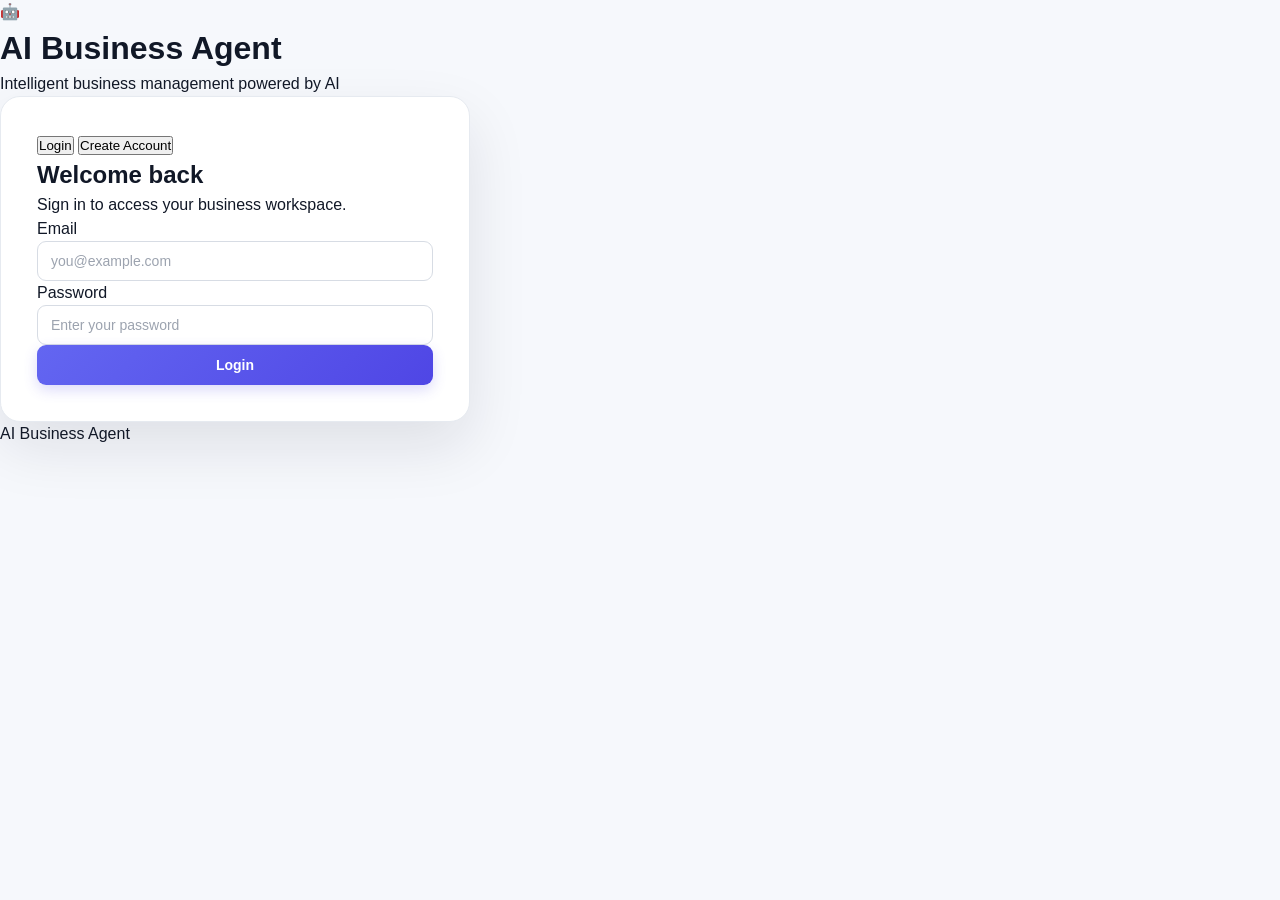
==== html-frontend/index.html @ c277b928 "Improve SaaS dashboard and business chat UI" ====
<!DOCTYPE html>
<html lang="en">
<head>
    <meta charset="UTF-8">
    <meta name="viewport" content="width=device-width, initial-scale=1.0">

    <title>AI Business Agent</title>

    <link rel="stylesheet" href="style.css">
</head>

<body>

    <div class="auth-container">

        <div class="brand">
            <div class="brand-icon">🤖</div>

            <h1>AI Business Agent</h1>

            <p>
                Intelligent business management powered by AI
            </p>
        </div>


        <div class="auth-card">

            <div class="tabs">

                <button
                    class="tab active"
                    onclick="showLogin()"
                    id="loginTab"
                >
                    Login
                </button>

                <button
                    class="tab"
                    onclick="showRegister()"
                    id="registerTab"
                >
                    Create Account
                </button>

            </div>


            <!-- LOGIN -->

            <div
                class="form-section"
                id="loginForm"
            >

                <h2>Welcome back</h2>

                <p class="form-description">
                    Sign in to access your business workspace.
                </p>


                <label for="loginEmail">
                    Email
                </label>

                <input
                    type="email"
                    id="loginEmail"
                    placeholder="you@example.com"
                >


                <label for="loginPassword">
                    Password
                </label>

                <input
                    type="password"
                    id="loginPassword"
                    placeholder="Enter your password"
                >


                <button
                    class="primary-button"
                    onclick="loginUser()"
                >
                    Login
                </button>


                <div
                    id="loginMessage"
                    class="message"
                ></div>

            </div>


            <!-- REGISTER -->

            <div
                class="form-section hidden"
                id="registerForm"
            >

                <h2>Create your business account</h2>

                <p class="form-description">
                    Create a secure workspace for your business.
                </p>


                <label for="registerName">
                    Owner Name
                </label>

                <input
                    type="text"
                    id="registerName"
                    placeholder="Your full name"
                >


                <label for="businessName">
                    Business Name
                </label>

                <input
                    type="text"
                    id="businessName"
                    placeholder="Your business name"
                >


                <label for="registerEmail">
                    Email
                </label>

                <input
                    type="email"
                    id="registerEmail"
                    placeholder="you@example.com"
                >


                <label for="registerPhone">
                    Phone
                </label>

                <input
                    type="text"
                    id="registerPhone"
                    placeholder="Optional"
                >


                <label for="registerPassword">
                    Password
                </label>

                <input
                    type="password"
                    id="registerPassword"
                    placeholder="Create a password"
                >


                <button
                    class="primary-button"
                    onclick="registerUser()"
                >
                    Create Account
                </button>


                <div
                    id="registerMessage"
                    class="message"
                ></div>

            </div>

        </div>


        <div class="footer">
            AI Business Agent
        </div>

    </div>


    <script src="script.js"></script>

</body>
</html>
---- html-frontend/style.css ----
/* =========================================================
   AI BUSINESS AGENT
   PREMIUM SAAS DESIGN SYSTEM
   ========================================================= */

* {
    margin: 0;
    padding: 0;
    box-sizing: border-box;
}

:root {
    /* Brand */
    --primary: #4f46e5;
    --primary-dark: #4338ca;
    --primary-light: #eef2ff;
    --primary-soft: #f5f7ff;

    /* Background */
    --background: #f6f8fc;
    --surface: #ffffff;
    --surface-soft: #f8fafc;

    /* Sidebar */
    --sidebar: #111827;
    --sidebar-hover: #1f2937;
    --sidebar-active: #312e81;

    /* Text */
    --text-primary: #111827;
    --text-secondary: #64748b;
    --text-muted: #94a3b8;

    /* Borders */
    --border: #e6eaf0;
    --border-light: #eef1f5;

    /* Status */
    --success: #16a34a;
    --success-bg: #ecfdf3;

    --warning: #d97706;
    --warning-bg: #fffbeb;

    --danger: #dc2626;
    --danger-bg: #fef2f2;

    --info: #2563eb;
    --info-bg: #eff6ff;

    /* Shadows */
    --shadow-xs:
        0 1px 2px rgba(15, 23, 42, 0.03);

    --shadow-sm:
        0 3px 10px rgba(15, 23, 42, 0.05);

    --shadow-md:
        0 8px 25px rgba(15, 23, 42, 0.07);

    /* Radius */
    --radius-sm: 8px;
    --radius-md: 12px;
    --radius-lg: 16px;
}


/* =========================================================
   BODY
   ========================================================= */

body {
    font-family:
        Inter,
        -apple-system,
        BlinkMacSystemFont,
        "Segoe UI",
        Roboto,
        Arial,
        sans-serif;

    background: var(--background);

    color: var(--text-primary);

    line-height: 1.5;

    -webkit-font-smoothing: antialiased;
}


/* =========================================================
   GLOBAL
   ========================================================= */

button,
input,
textarea,
select {
    font-family: inherit;
}

button {
    cursor: pointer;
}

a {
    text-decoration: none;
    color: var(--primary);
}


/* =========================================================
   AUTH PAGE
   ========================================================= */

.auth-page {
    min-height: 100vh;

    display: flex;
    justify-content: center;
    align-items: center;

    padding: 30px;

    background:
        radial-gradient(
            circle at 10% 10%,
            rgba(79, 70, 229, 0.12),
            transparent 30%
        ),
        radial-gradient(
            circle at 90% 90%,
            rgba(37, 99, 235, 0.10),
            transparent 30%
        ),
        #f8fafc;
}


.auth-container {
    width: 100%;
    max-width: 470px;
}


.auth-card {
    background: white;

    border: 1px solid var(--border);

    border-radius: 20px;

    padding: 36px;

    box-shadow:
        0 25px 60px rgba(15, 23, 42, 0.10);
}


/* =========================================================
   AUTH BRAND
   ========================================================= */

.auth-brand {
    text-align: center;
    margin-bottom: 28px;
}


.auth-brand-icon {
    width: 60px;
    height: 60px;

    margin: 0 auto 15px;

    display: flex;
    align-items: center;
    justify-content: center;

    border-radius: 17px;

    background:
        linear-gradient(
            135deg,
            #6366f1,
            #4f46e5
        );

    color: white;

    font-size: 28px;

    box-shadow:
        0 12px 25px rgba(79, 70, 229, 0.25);
}


.auth-brand h1 {
    font-size: 26px;
    font-weight: 750;
    letter-spacing: -0.6px;
}


.auth-brand p {
    margin-top: 7px;

    color: var(--text-secondary);

    font-size: 14px;
}


/* =========================================================
   AUTH TABS
   ========================================================= */

.auth-tabs {
    display: grid;

    grid-template-columns: 1fr 1fr;

    gap: 5px;

    padding: 5px;

    background: #f1f5f9;

    border-radius: 10px;

    margin-bottom: 24px;
}


.auth-tab {
    padding: 11px;

    border: none;

    border-radius: 7px;

    background: transparent;

    color: var(--text-secondary);

    font-weight: 600;
}


.auth-tab.active {
    background: white;

    color: var(--primary);

    box-shadow: var(--shadow-xs);
}


/* =========================================================
   FORM
   ========================================================= */

.form-group {
    margin-bottom: 17px;
}


.form-group label {
    display: block;

    margin-bottom: 7px;

    font-size: 13px;

    font-weight: 650;

    color: #374151;
}


input,
textarea,
select {
    width: 100%;

    padding: 11px 13px;

    border-radius: 9px;

    border: 1px solid #d7dce4;

    background: white;

    color: var(--text-primary);

    outline: none;

    font-size: 14px;

    transition:
        border-color 0.2s ease,
        box-shadow 0.2s ease;
}


input:hover,
textarea:hover,
select:hover {
    border-color: #b9c0cc;
}


input:focus,
textarea:focus,
select:focus {
    border-color: var(--primary);

    box-shadow:
        0 0 0 3px rgba(79, 70, 229, 0.10);
}


input::placeholder,
textarea::placeholder {
    color: #9ca3af;
}


/* =========================================================
   BUTTONS
   ========================================================= */

.primary-button {
    width: 100%;

    padding: 12px 17px;

    border: none;

    border-radius: 9px;

    background:
        linear-gradient(
            135deg,
            #6366f1,
            #4f46e5
        );

    color: white;

    font-size: 14px;

    font-weight: 650;

    box-shadow:
        0 5px 14px rgba(79, 70, 229, 0.20);

    transition:
        transform 0.2s ease,
        box-shadow 0.2s ease;
}


.primary-button:hover {
    transform: translateY(-1px);

    box-shadow:
        0 8px 20px rgba(79, 70, 229, 0.28);
}


.secondary-button {
    padding: 9px 14px;

    background: white;

    color: #475569;

    border: 1px solid var(--border);

    border-radius: 8px;

    font-size: 13px;

    font-weight: 600;
}


.secondary-button:hover {
    background: var(--surface-soft);

    border-color: #cbd5e1;
}


/* =========================================================
   MESSAGES
   ========================================================= */

.message {
    display: none;

    padding: 11px 14px;

    margin-bottom: 17px;

    border-radius: 9px;

    font-size: 13px;
}


.message.success {
    display: block;

    background: var(--success-bg);

    border: 1px solid #bbf7d0;

    color: #166534;
}


.message.error {
    display: block;

    background: var(--danger-bg);

    border: 1px solid #fecaca;

    color: #991b1b;
}


/* =========================================================
   DASHBOARD
   ========================================================= */

.dashboard-container {
    min-height: 100vh;

    display: flex;

    background: var(--background);
}


/* =========================================================
   SIDEBAR
   ========================================================= */

.sidebar {
    position: fixed;

    left: 0;
    top: 0;
    bottom: 0;

    width: 255px;

    display: flex;

    flex-direction: column;

    background:
        linear-gradient(
            180deg,
            #111827 0%,
            #0f172a 100%
        );

    color: white;

    z-index: 100;

    border-right:
        1px solid rgba(255, 255, 255, 0.04);
}


/* =========================================================
   SIDEBAR HEADER
   ========================================================= */

.sidebar-header {
    padding: 25px 22px;

    border-bottom:
        1px solid rgba(255, 255, 255, 0.07);
}


.sidebar-header h2 {
    font-size: 17px;

    font-weight: 750;

    letter-spacing: -0.2px;
}


.sidebar-header p {
    margin-top: 4px;

    color: #94a3b8;

    font-size: 11px;

    letter-spacing: 0.2px;
}


/* =========================================================
   SIDEBAR NAVIGATION
   ========================================================= */

.sidebar-nav {
    padding: 18px 12px;

    display: flex;

    flex-direction: column;

    gap: 4px;
}


.nav-item {
    width: 100%;

    padding: 11px 13px;

    text-align: left;

    border: none;

    border-radius: 9px;

    background: transparent;

    color: #aeb8c7;

    font-size: 13px;

    font-weight: 600;

    transition:
        background 0.2s ease,
        color 0.2s ease,
        transform 0.2s ease;
}


.nav-item:hover {
    background: rgba(255, 255, 255, 0.07);

    color: white;

    transform: translateX(2px);
}


.nav-item.active {
    background:
        linear-gradient(
            135deg,
            #4f46e5,
            #4338ca
        );

    color: white;

    box-shadow:
        0 7px 18px rgba(79, 70, 229, 0.25);
}


/* =========================================================
   SIDEBAR FOOTER
   ========================================================= */

.sidebar-footer {
    margin-top: auto;

    padding: 18px;

    border-top:
        1px solid rgba(255, 255, 255, 0.07);
}


.sidebar-footer p {
    margin-bottom: 4px;

    color: #64748b;

    font-size: 10px;

    text-transform: uppercase;

    letter-spacing: 0.7px;
}


.sidebar-footer strong {
    display: block;

    margin-bottom: 14px;

    color: #e2e8f0;

    font-size: 12px;

    word-break: break-word;
}


.logout-button {
    width: 100%;

    padding: 9px;

    border-radius: 8px;

    background:
        rgba(255, 255, 255, 0.06);

    color: #cbd5e1;

    font-size: 12px;

    font-weight: 600;

    border:
        1px solid rgba(255, 255, 255, 0.05);
}


.logout-button:hover {
    background:
        rgba(220, 38, 38, 0.15);

    color: #fecaca;
}


/* =========================================================
   MAIN CONTENT
   ========================================================= */

.main-content {
    width: calc(100% - 255px);

    margin-left: 255px;

    min-height: 100vh;

    padding: 34px 42px 60px;
}


/* =========================================================
   PAGE
   ========================================================= */

.page {
    display: none;

    max-width: 1450px;

    margin: 0 auto;
}


.page.active-page {
    display: block;
}


/* =========================================================
   PAGE HEADER
   ========================================================= */

.page-header {
    margin-bottom: 27px;
}


.page-header h1 {
    font-size: 29px;

    font-weight: 760;

    letter-spacing: -0.8px;

    color: #0f172a;
}


.page-header p {
    margin-top: 5px;

    color: var(--text-secondary);

    font-size: 13px;
}


/* =========================================================
   METRIC CARDS
   ========================================================= */

.metrics-grid {
    display: grid;

    grid-template-columns:
        repeat(5, minmax(0, 1fr));

    gap: 15px;

    margin-bottom: 20px;
}


.metric-card {
    position: relative;

    background: white;

    border: 1px solid var(--border);

    border-radius: 13px;

    padding: 19px;

    box-shadow: var(--shadow-xs);

    overflow: hidden;

    transition:
        transform 0.2s ease,
        box-shadow 0.2s ease;
}


.metric-card::after {
    content: "";

    position: absolute;

    right: -25px;
    top: -25px;

    width: 70px;
    height: 70px;

    border-radius: 50%;

    background:
        rgba(79, 70, 229, 0.06);
}


.metric-card:hover {
    transform: translateY(-2px);

    box-shadow: var(--shadow-md);
}


.metric-card span {
    display: block;

    margin-bottom: 8px;

    color: var(--text-secondary);

    font-size: 11px;

    font-weight: 650;

    text-transform: uppercase;

    letter-spacing: 0.35px;
}


.metric-card strong {
    display: block;

    color: #0f172a;

    font-size: 25px;

    font-weight: 760;

    letter-spacing: -0.7px;
}


/* =========================================================
   CONTENT CARD
   ========================================================= */

.content-card {
    background: white;

    border: 1px solid var(--border);

    border-radius: 13px;

    padding: 21px;

    margin-bottom: 18px;

    box-shadow: var(--shadow-xs);
}


.content-card h2 {
    margin-bottom: 7px;

    font-size: 17px;

    font-weight: 720;

    color: #0f172a;
}


.content-card h3 {
    margin-bottom: 7px;

    font-size: 15px;

    font-weight: 700;
}


.content-card p {
    color: var(--text-secondary);

    font-size: 13px;
}


/* =========================================================
   SECTION HEADER
   ========================================================= */

.section-header {
    display: flex;

    align-items: center;

    justify-content: space-between;

    gap: 15px;

    margin-bottom: 16px;
}


.section-header h2 {
    margin-bottom: 0;
}


/* =========================================================
   TABLE
   ========================================================= */

.table-container {
    width: 100%;

    overflow-x: auto;

    border:
        1px solid var(--border);

    border-radius: 10px;

    background: white;
}


table {
    width: 100%;

    min-width: 650px;

    border-collapse: collapse;
}


thead {
    background: #f8fafc;
}


th {
    padding: 12px 14px;

    text-align: left;

    color: #64748b;

    font-size: 10px;

    font-weight: 750;

    text-transform: uppercase;

    letter-spacing: 0.55px;

    border-bottom:
        1px solid var(--border);
}


td {
    padding: 13px 14px;

    color: #374151;

    font-size: 13px;

    border-bottom:
        1px solid #f1f5f9;
}


tbody tr:last-child td {
    border-bottom: none;
}


tbody tr {
    transition:
        background 0.15s ease;
}


tbody tr:hover {
    background: #fafbff;
}


/* =========================================================
   FORM GRID
   ========================================================= */

.form-grid {
    display: grid;

    grid-template-columns:
        repeat(2, minmax(0, 1fr));

    gap: 14px;

    margin-bottom: 16px;
}


/* =========================================================
   CHAT
   ========================================================= */

.chat-messages {
    min-height: 420px;

    max-height: 540px;

    overflow-y: auto;

    padding: 18px;

    background:
        linear-gradient(
            180deg,
            #f8fafc,
            #f5f7fb
        );

    border:
        1px solid var(--border);

    border-radius: 12px;

    margin-bottom: 14px;
}


.chat-user,
.chat-assistant {
    max-width: 76%;

    padding: 12px 14px;

    margin-bottom: 12px;

    border-radius: 11px;

    font-size: 13px;

    line-height: 1.55;
}


.chat-user {
    margin-left: auto;

    color: white;

    background:
        linear-gradient(
            135deg,
            #6366f1,
            #4f46e5
        );

    box-shadow:
        0 5px 12px rgba(79, 70, 229, 0.15);
}


.chat-assistant {
    background: white;

    color: #374151;

    border:
        1px solid var(--border);

    box-shadow: var(--shadow-xs);
}


.chat-input-container {
    display: flex;

    gap: 10px;
}


.chat-input-container input {
    flex: 1;
}


.chat-input-container .primary-button {
    width: auto;

    min-width: 95px;
}


/* =========================================================
   BADGES
   ========================================================= */

.badge {
    display: inline-flex;

    align-items: center;

    padding: 4px 9px;

    border-radius: 999px;

    font-size: 10px;

    font-weight: 700;
}


.badge-success {
    background: var(--success-bg);

    color: #15803d;
}


.badge-warning {
    background: var(--warning-bg);

    color: #b45309;
}


.badge-danger {
    background: var(--danger-bg);

    color: #b91c1c;
}


.badge-info {
    background: var(--info-bg);

    color: #1d4ed8;
}


/* =========================================================
   EMPTY STATE
   ========================================================= */

.empty-state {
    padding: 45px 20px;

    text-align: center;

    color: var(--text-secondary);
}


.empty-state h3 {
    margin-bottom: 6px;

    color: #334155;

    font-size: 16px;
}


.empty-state p {
    font-size: 13px;
}


/* =========================================================
   SCROLLBAR
   ========================================================= */

::-webkit-scrollbar {
    width: 7px;
    height: 7px;
}


::-webkit-scrollbar-track {
    background: transparent;
}


::-webkit-scrollbar-thumb {
    background: #cbd5e1;

    border-radius: 999px;
}


::-webkit-scrollbar-thumb:hover {
    background: #94a3b8;
}


/* =========================================================
   UTILITY
   ========================================================= */

.hidden {
    display: none !important;
}


/* =========================================================
   RESPONSIVE
   ========================================================= */

@media (max-width: 1200px) {

    .metrics-grid {
        grid-template-columns:
            repeat(3, minmax(0, 1fr));
    }

}


@media (max-width: 850px) {

    .sidebar {
        position: relative;

        width: 100%;

        height: auto;

        min-height: auto;
    }


    .dashboard-container {
        display: block;
    }


    .sidebar-nav {
        display: grid;

        grid-template-columns:
            repeat(2, 1fr);
    }


    .sidebar-footer {
        margin-top: 0;
    }


    .main-content {
        width: 100%;

        margin-left: 0;

        padding: 25px 18px 45px;
    }


    .metrics-grid {
        grid-template-columns:
            repeat(2, minmax(0, 1fr));
    }


    .form-grid {
        grid-template-columns: 1fr;
    }

}


@media (max-width: 520px) {

    .auth-page {
        padding: 15px;
    }


    .auth-card {
        padding: 25px 18px;
    }


    .metrics-grid {
        grid-template-columns: 1fr;
    }


    .sidebar-nav {
        grid-template-columns: 1fr;
    }


    .main-content {
        padding: 20px 13px 35px;
    }


    .page-header h1 {
        font-size: 24px;
    }


    .content-card {
        padding: 16px;
    }


    .chat-user,
    .chat-assistant {
        max-width: 90%;
    }


    .chat-input-container {
        flex-direction: column;
    }


    .chat-input-container .primary-button {
        width: 100%;
    }

}
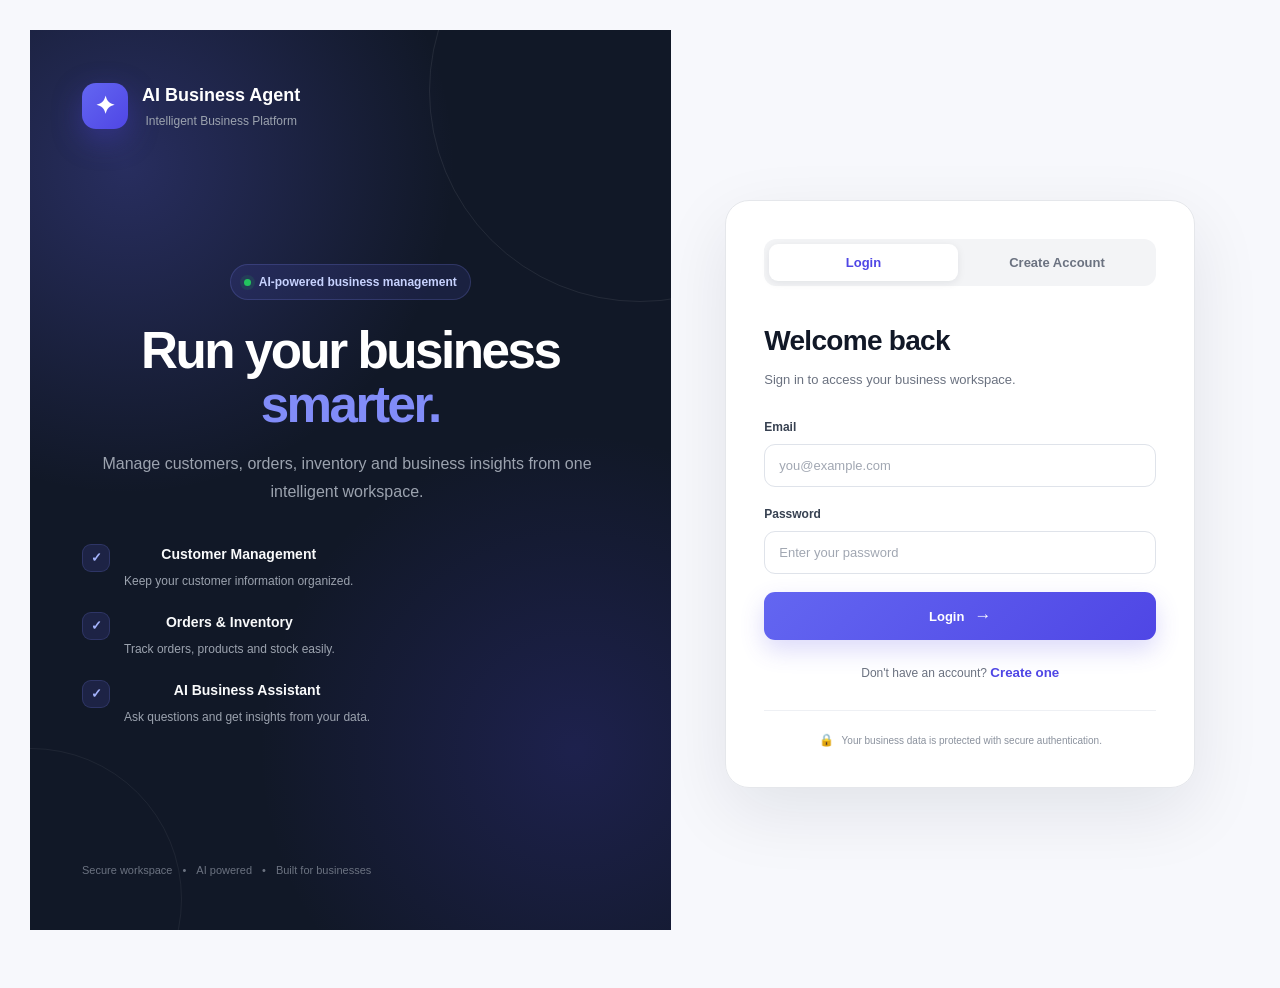
==== commit 45391ec8: "Improve premium login page" ====
--- a/html-frontend/index.html
+++ b/html-frontend/index.html
@@ -11,184 +11,378 @@
 
 <body>
 
-    <div class="auth-container">
-
-        <div class="brand">
-            <div class="brand-icon">🤖</div>
-
-            <h1>AI Business Agent</h1>
-
-            <p>
-                Intelligent business management powered by AI
-            </p>
-        </div>
-
-
-        <div class="auth-card">
-
-            <div class="tabs">
-
-                <button
-                    class="tab active"
-                    onclick="showLogin()"
-                    id="loginTab"
+    <div class="auth-page">
+
+        <!-- LEFT BRANDING PANEL -->
+        <section class="auth-brand">
+
+            <div class="brand-content">
+
+                <div class="brand-logo">
+                    <div class="brand-icon">✦</div>
+
+                    <div>
+                        <div class="brand-name">
+                            AI Business Agent
+                        </div>
+
+                        <div class="brand-small">
+                            Intelligent Business Platform
+                        </div>
+                    </div>
+                </div>
+
+                <div class="brand-main">
+
+                    <div class="brand-badge">
+                        <span class="brand-badge-dot"></span>
+                        AI-powered business management
+                    </div>
+
+                    <h1>
+                        Run your business
+                        <span>smarter.</span>
+                    </h1>
+
+                    <p>
+                        Manage customers, orders, inventory and
+                        business insights from one intelligent
+                        workspace.
+                    </p>
+
+                    <div class="feature-list">
+
+                        <div class="feature-item">
+                            <div class="feature-icon">✓</div>
+
+                            <div>
+                                <strong>Customer Management</strong>
+                                <small>
+                                    Keep your customer information organized.
+                                </small>
+                            </div>
+                        </div>
+
+                        <div class="feature-item">
+                            <div class="feature-icon">✓</div>
+
+                            <div>
+                                <strong>Orders & Inventory</strong>
+                                <small>
+                                    Track orders, products and stock easily.
+                                </small>
+                            </div>
+                        </div>
+
+                        <div class="feature-item">
+                            <div class="feature-icon">✓</div>
+
+                            <div>
+                                <strong>AI Business Assistant</strong>
+                                <small>
+                                    Ask questions and get insights from your data.
+                                </small>
+                            </div>
+                        </div>
+
+                    </div>
+
+                </div>
+
+                <div class="brand-footer">
+                    <span>Secure workspace</span>
+                    <span>•</span>
+                    <span>AI powered</span>
+                    <span>•</span>
+                    <span>Built for businesses</span>
+                </div>
+
+            </div>
+
+        </section>
+
+
+        <!-- RIGHT AUTH PANEL -->
+        <section class="auth-panel">
+
+            <div class="auth-card">
+
+                <div class="mobile-brand">
+                    <div class="mobile-brand-icon">✦</div>
+                    <span>AI Business Agent</span>
+                </div>
+
+                <!-- TABS -->
+                <div class="auth-tabs">
+
+                    <button
+                        id="loginTab"
+                        class="auth-tab active"
+                        onclick="showLogin()"
+                    >
+                        Login
+                    </button>
+
+                    <button
+                        id="registerTab"
+                        class="auth-tab"
+                        onclick="showRegister()"
+                    >
+                        Create Account
+                    </button>
+
+                </div>
+
+
+                <!-- LOGIN -->
+                <div id="loginSection" class="auth-section">
+
+                    <div class="auth-heading">
+
+                        <h2>
+                            Welcome back
+                        </h2>
+
+                        <p>
+                            Sign in to access your business workspace.
+                        </p>
+
+                    </div>
+
+
+                    <form onsubmit="loginUser(event)">
+
+                        <div class="form-group">
+
+                            <label for="loginEmail">
+                                Email
+                            </label>
+
+                            <input
+                                id="loginEmail"
+                                type="email"
+                                placeholder="you@example.com"
+                                autocomplete="email"
+                                required
+                            >
+
+                        </div>
+
+
+                        <div class="form-group">
+
+                            <div class="password-label">
+
+                                <label for="loginPassword">
+                                    Password
+                                </label>
+
+                            </div>
+
+                            <input
+                                id="loginPassword"
+                                type="password"
+                                placeholder="Enter your password"
+                                autocomplete="current-password"
+                                required
+                            >
+
+                        </div>
+
+
+                        <button
+                            type="submit"
+                            class="auth-button"
+                        >
+                            <span>Login</span>
+                            <span class="button-arrow">→</span>
+                        </button>
+
+                    </form>
+
+
+                    <div
+                        id="loginMessage"
+                        class="auth-message"
+                    ></div>
+
+
+                    <div class="auth-footer-text">
+
+                        Don't have an account?
+
+                        <button
+                            onclick="showRegister()"
+                            class="text-button"
+                        >
+                            Create one
+                        </button>
+
+                    </div>
+
+                </div>
+
+
+                <!-- REGISTER -->
+                <div
+                    id="registerSection"
+                    class="auth-section hidden"
                 >
-                    Login
-                </button>
-
-                <button
-                    class="tab"
-                    onclick="showRegister()"
-                    id="registerTab"
-                >
-                    Create Account
-                </button>
+
+                    <div class="auth-heading">
+
+                        <h2>
+                            Create your account
+                        </h2>
+
+                        <p>
+                            Set up your business workspace in minutes.
+                        </p>
+
+                    </div>
+
+
+                    <form onsubmit="registerUser(event)">
+
+                        <div class="form-group">
+
+                            <label for="registerName">
+                                Owner Name
+                            </label>
+
+                            <input
+                                id="registerName"
+                                type="text"
+                                placeholder="Your full name"
+                                autocomplete="name"
+                                required
+                            >
+
+                        </div>
+
+
+                        <div class="form-group">
+
+                            <label for="registerBusiness">
+                                Business Name
+                            </label>
+
+                            <input
+                                id="registerBusiness"
+                                type="text"
+                                placeholder="Your business name"
+                                autocomplete="organization"
+                                required
+                            >
+
+                        </div>
+
+
+                        <div class="form-group">
+
+                            <label for="registerEmail">
+                                Email
+                            </label>
+
+                            <input
+                                id="registerEmail"
+                                type="email"
+                                placeholder="you@example.com"
+                                autocomplete="email"
+                                required
+                            >
+
+                        </div>
+
+
+                        <div class="form-group">
+
+                            <label for="registerPhone">
+                                Phone
+                                <span class="optional">
+                                    Optional
+                                </span>
+                            </label>
+
+                            <input
+                                id="registerPhone"
+                                type="tel"
+                                placeholder="Phone number"
+                                autocomplete="tel"
+                            >
+
+                        </div>
+
+
+                        <div class="form-group">
+
+                            <label for="registerPassword">
+                                Password
+                            </label>
+
+                            <input
+                                id="registerPassword"
+                                type="password"
+                                placeholder="Create a password"
+                                autocomplete="new-password"
+                                minlength="8"
+                                required
+                            >
+
+                            <div class="password-hint">
+                                Minimum 8 characters
+                            </div>
+
+                        </div>
+
+
+                        <button
+                            type="submit"
+                            class="auth-button"
+                        >
+                            <span>Create Account</span>
+                            <span class="button-arrow">→</span>
+                        </button>
+
+                    </form>
+
+
+                    <div
+                        id="registerMessage"
+                        class="auth-message"
+                    ></div>
+
+
+                    <div class="auth-footer-text">
+
+                        Already have an account?
+
+                        <button
+                            onclick="showLogin()"
+                            class="text-button"
+                        >
+                            Sign in
+                        </button>
+
+                    </div>
+
+                </div>
+
+
+                <div class="security-note">
+
+                    <span class="security-icon">🔒</span>
+
+                    <span>
+                        Your business data is protected with
+                        secure authentication.
+                    </span>
+
+                </div>
 
             </div>
 
-
-            <!-- LOGIN -->
-
-            <div
-                class="form-section"
-                id="loginForm"
-            >
-
-                <h2>Welcome back</h2>
-
-                <p class="form-description">
-                    Sign in to access your business workspace.
-                </p>
-
-
-                <label for="loginEmail">
-                    Email
-                </label>
-
-                <input
-                    type="email"
-                    id="loginEmail"
-                    placeholder="you@example.com"
-                >
-
-
-                <label for="loginPassword">
-                    Password
-                </label>
-
-                <input
-                    type="password"
-                    id="loginPassword"
-                    placeholder="Enter your password"
-                >
-
-
-                <button
-                    class="primary-button"
-                    onclick="loginUser()"
-                >
-                    Login
-                </button>
-
-
-                <div
-                    id="loginMessage"
-                    class="message"
-                ></div>
-
-            </div>
-
-
-            <!-- REGISTER -->
-
-            <div
-                class="form-section hidden"
-                id="registerForm"
-            >
-
-                <h2>Create your business account</h2>
-
-                <p class="form-description">
-                    Create a secure workspace for your business.
-                </p>
-
-
-                <label for="registerName">
-                    Owner Name
-                </label>
-
-                <input
-                    type="text"
-                    id="registerName"
-                    placeholder="Your full name"
-                >
-
-
-                <label for="businessName">
-                    Business Name
-                </label>
-
-                <input
-                    type="text"
-                    id="businessName"
-                    placeholder="Your business name"
-                >
-
-
-                <label for="registerEmail">
-                    Email
-                </label>
-
-                <input
-                    type="email"
-                    id="registerEmail"
-                    placeholder="you@example.com"
-                >
-
-
-                <label for="registerPhone">
-                    Phone
-                </label>
-
-                <input
-                    type="text"
-                    id="registerPhone"
-                    placeholder="Optional"
-                >
-
-
-                <label for="registerPassword">
-                    Password
-                </label>
-
-                <input
-                    type="password"
-                    id="registerPassword"
-                    placeholder="Create a password"
-                >
-
-
-                <button
-                    class="primary-button"
-                    onclick="registerUser()"
-                >
-                    Create Account
-                </button>
-
-
-                <div
-                    id="registerMessage"
-                    class="message"
-                ></div>
-
-            </div>
-
-        </div>
-
-
-        <div class="footer">
-            AI Business Agent
-        </div>
+        </section>
 
     </div>
 
@@ -196,4 +390,4 @@
     <script src="script.js"></script>
 
 </body>
-</html>
+</html>
--- a/html-frontend/style.css
+++ b/html-frontend/style.css
@@ -1285,4 +1285,750 @@
         width: 100%;
     }
 
+}
+
+/* =========================================================
+   PREMIUM AUTH / LOGIN PAGE
+   ========================================================= */
+
+.auth-page {
+    min-height: 100vh;
+    display: grid;
+    grid-template-columns: 1.05fr 0.95fr;
+    background: #f7f8fc;
+}
+
+
+/* =========================================================
+   LEFT BRAND PANEL
+   ========================================================= */
+
+.auth-brand {
+    position: relative;
+    overflow: hidden;
+    background:
+        radial-gradient(
+            circle at 15% 15%,
+            rgba(99, 102, 241, 0.28),
+            transparent 35%
+        ),
+        radial-gradient(
+            circle at 85% 80%,
+            rgba(79, 70, 229, 0.20),
+            transparent 35%
+        ),
+        #111827;
+
+    color: white;
+    padding: 52px;
+}
+
+
+.auth-brand::before {
+    content: "";
+    position: absolute;
+
+    width: 420px;
+    height: 420px;
+
+    border: 1px solid rgba(255,255,255,0.08);
+
+    border-radius: 50%;
+
+    right: -180px;
+    top: -150px;
+}
+
+
+.auth-brand::after {
+    content: "";
+
+    position: absolute;
+
+    width: 300px;
+    height: 300px;
+
+    border: 1px solid rgba(255,255,255,0.06);
+
+    border-radius: 50%;
+
+    left: -150px;
+    bottom: -120px;
+}
+
+
+.brand-content {
+    position: relative;
+    z-index: 2;
+
+    min-height: calc(100vh - 104px);
+
+    display: flex;
+    flex-direction: column;
+}
+
+
+.brand-logo {
+    display: flex;
+    align-items: center;
+    gap: 14px;
+}
+
+
+.brand-icon {
+    width: 46px;
+    height: 46px;
+
+    border-radius: 14px;
+
+    display: flex;
+    align-items: center;
+    justify-content: center;
+
+    background: linear-gradient(
+        135deg,
+        #6366f1,
+        #4f46e5
+    );
+
+    box-shadow:
+        0 10px 30px rgba(79,70,229,0.35);
+
+    font-size: 24px;
+    font-weight: 700;
+}
+
+
+.brand-name {
+    font-size: 18px;
+    font-weight: 700;
+}
+
+
+.brand-small {
+    margin-top: 3px;
+
+    font-size: 12px;
+
+    color: #9ca3af;
+}
+
+
+.brand-main {
+    max-width: 590px;
+
+    margin-top: auto;
+    margin-bottom: auto;
+
+    padding: 70px 0;
+}
+
+
+.brand-badge {
+    display: inline-flex;
+
+    align-items: center;
+    gap: 8px;
+
+    padding: 8px 13px;
+
+    border-radius: 999px;
+
+    background: rgba(99,102,241,0.12);
+
+    border: 1px solid rgba(129,140,248,0.2);
+
+    color: #c7d2fe;
+
+    font-size: 12px;
+    font-weight: 600;
+}
+
+
+.brand-badge-dot {
+    width: 7px;
+    height: 7px;
+
+    border-radius: 50%;
+
+    background: #22c55e;
+
+    box-shadow: 0 0 0 4px rgba(34,197,94,0.12);
+}
+
+
+.brand-main h1 {
+    margin: 24px 0 18px;
+
+    font-size: clamp(42px, 4vw, 66px);
+
+    line-height: 1.05;
+
+    letter-spacing: -2.5px;
+
+    font-weight: 800;
+}
+
+
+.brand-main h1 span {
+    display: block;
+
+    color: #818cf8;
+}
+
+
+.brand-main > p {
+    max-width: 530px;
+
+    color: #9ca3af;
+
+    font-size: 16px;
+
+    line-height: 1.75;
+
+    margin-bottom: 38px;
+}
+
+
+.feature-list {
+    display: flex;
+    flex-direction: column;
+
+    gap: 20px;
+}
+
+
+.feature-item {
+    display: flex;
+
+    align-items: flex-start;
+
+    gap: 14px;
+}
+
+
+.feature-icon {
+    flex-shrink: 0;
+
+    width: 28px;
+    height: 28px;
+
+    border-radius: 9px;
+
+    display: flex;
+    align-items: center;
+    justify-content: center;
+
+    background: rgba(99,102,241,0.15);
+
+    border: 1px solid rgba(129,140,248,0.18);
+
+    color: #a5b4fc;
+
+    font-size: 13px;
+    font-weight: 700;
+}
+
+
+.feature-item strong {
+    display: block;
+
+    color: #f9fafb;
+
+    font-size: 14px;
+
+    margin-bottom: 3px;
+}
+
+
+.feature-item small {
+    color: #9ca3af;
+
+    font-size: 12px;
+
+    line-height: 1.5;
+}
+
+
+.brand-footer {
+    display: flex;
+
+    gap: 10px;
+
+    color: #6b7280;
+
+    font-size: 11px;
+}
+
+
+/* =========================================================
+   RIGHT AUTH PANEL
+   ========================================================= */
+
+.auth-panel {
+    min-height: 100vh;
+
+    display: flex;
+
+    align-items: center;
+    justify-content: center;
+
+    padding: 40px;
+}
+
+
+.auth-card {
+    width: 100%;
+    max-width: 470px;
+
+    background: rgba(255,255,255,0.96);
+
+    border: 1px solid #e5e7eb;
+
+    border-radius: 24px;
+
+    padding: 38px;
+
+    box-shadow:
+        0 24px 70px rgba(15,23,42,0.09);
+}
+
+
+.mobile-brand {
+    display: none;
+}
+
+
+/* =========================================================
+   AUTH TABS
+   ========================================================= */
+
+.auth-tabs {
+    display: grid;
+
+    grid-template-columns: 1fr 1fr;
+
+    padding: 5px;
+
+    margin-bottom: 34px;
+
+    background: #f3f4f6;
+
+    border-radius: 12px;
+}
+
+
+.auth-tab {
+    border: none;
+
+    background: transparent;
+
+    padding: 11px 10px;
+
+    border-radius: 9px;
+
+    color: #6b7280;
+
+    font-size: 13px;
+
+    font-weight: 600;
+
+    cursor: pointer;
+
+    transition: all 0.2s ease;
+}
+
+
+.auth-tab:hover {
+    color: #111827;
+}
+
+
+.auth-tab.active {
+    background: white;
+
+    color: #4f46e5;
+
+    box-shadow:
+        0 2px 8px rgba(15,23,42,0.08);
+}
+
+
+/* =========================================================
+   AUTH HEADING
+   ========================================================= */
+
+.auth-heading {
+    margin-bottom: 28px;
+}
+
+
+.auth-heading h2 {
+    margin: 0 0 8px;
+
+    color: #111827;
+
+    font-size: 28px;
+
+    letter-spacing: -0.7px;
+}
+
+
+.auth-heading p {
+    margin: 0;
+
+    color: #6b7280;
+
+    font-size: 13px;
+
+    line-height: 1.6;
+}
+
+
+/* =========================================================
+   FORM
+   ========================================================= */
+
+.form-group {
+    margin-bottom: 18px;
+}
+
+
+.form-group label {
+    display: block;
+
+    margin-bottom: 8px;
+
+    color: #374151;
+
+    font-size: 12px;
+
+    font-weight: 600;
+}
+
+
+.password-label {
+    display: flex;
+
+    justify-content: space-between;
+}
+
+
+.optional {
+    color: #9ca3af;
+
+    font-weight: 400;
+
+    margin-left: 4px;
+}
+
+
+.form-group input {
+    width: 100%;
+
+    box-sizing: border-box;
+
+    padding: 13px 14px;
+
+    border: 1px solid #dfe3ea;
+
+    border-radius: 11px;
+
+    background: #ffffff;
+
+    color: #111827;
+
+    font-size: 13px;
+
+    outline: none;
+
+    transition:
+        border-color 0.2s ease,
+        box-shadow 0.2s ease,
+        background 0.2s ease;
+}
+
+
+.form-group input::placeholder {
+    color: #a1a7b2;
+}
+
+
+.form-group input:focus {
+    border-color: #6366f1;
+
+    background: #ffffff;
+
+    box-shadow:
+        0 0 0 4px rgba(99,102,241,0.10);
+}
+
+
+.password-hint {
+    margin-top: 6px;
+
+    color: #9ca3af;
+
+    font-size: 11px;
+}
+
+
+/* =========================================================
+   AUTH BUTTON
+   ========================================================= */
+
+.auth-button {
+    width: 100%;
+
+    margin-top: 8px;
+
+    padding: 14px 16px;
+
+    border: none;
+
+    border-radius: 11px;
+
+    background: linear-gradient(
+        135deg,
+        #6366f1,
+        #4f46e5
+    );
+
+    color: white;
+
+    font-size: 13px;
+
+    font-weight: 700;
+
+    cursor: pointer;
+
+    display: flex;
+
+    align-items: center;
+    justify-content: center;
+
+    gap: 10px;
+
+    box-shadow:
+        0 10px 24px rgba(79,70,229,0.20);
+
+    transition:
+        transform 0.2s ease,
+        box-shadow 0.2s ease;
+}
+
+
+.auth-button:hover {
+    transform: translateY(-1px);
+
+    box-shadow:
+        0 14px 30px rgba(79,70,229,0.27);
+}
+
+
+.auth-button:active {
+    transform: translateY(0);
+}
+
+
+.button-arrow {
+    font-size: 17px;
+
+    transition: transform 0.2s ease;
+}
+
+
+.auth-button:hover .button-arrow {
+    transform: translateX(3px);
+}
+
+
+/* =========================================================
+   MESSAGE
+   ========================================================= */
+
+.auth-message {
+    margin-top: 16px;
+
+    font-size: 12px;
+
+    line-height: 1.5;
+}
+
+
+.auth-message:empty {
+    display: none;
+}
+
+
+/* =========================================================
+   FOOTER
+   ========================================================= */
+
+.auth-footer-text {
+    margin-top: 24px;
+
+    text-align: center;
+
+    color: #6b7280;
+
+    font-size: 12px;
+}
+
+
+.text-button {
+    border: none;
+
+    background: transparent;
+
+    color: #4f46e5;
+
+    font-weight: 700;
+
+    cursor: pointer;
+
+    padding: 0;
+}
+
+
+.text-button:hover {
+    text-decoration: underline;
+}
+
+
+/* =========================================================
+   SECURITY NOTE
+   ========================================================= */
+
+.security-note {
+    display: flex;
+
+    align-items: center;
+
+    justify-content: center;
+
+    gap: 8px;
+
+    margin-top: 28px;
+
+    padding-top: 20px;
+
+    border-top: 1px solid #eef0f4;
+
+    color: #8a919d;
+
+    font-size: 10px;
+
+    line-height: 1.5;
+
+    text-align: center;
+}
+
+
+.security-icon {
+    font-size: 12px;
+}
+
+
+/* =========================================================
+   HIDDEN
+   ========================================================= */
+
+.hidden {
+    display: none !important;
+}
+
+
+/* =========================================================
+   RESPONSIVE
+   ========================================================= */
+
+@media (max-width: 900px) {
+
+    .auth-page {
+        grid-template-columns: 1fr;
+    }
+
+    .auth-brand {
+        display: none;
+    }
+
+    .auth-panel {
+        min-height: 100vh;
+
+        padding: 24px 18px;
+
+        background:
+            radial-gradient(
+                circle at top,
+                rgba(99,102,241,0.10),
+                transparent 40%
+            ),
+            #f7f8fc;
+    }
+
+    .auth-card {
+        max-width: 500px;
+
+        padding: 30px 24px;
+    }
+
+    .mobile-brand {
+        display: flex;
+
+        align-items: center;
+
+        justify-content: center;
+
+        gap: 9px;
+
+        margin-bottom: 26px;
+
+        color: #111827;
+
+        font-size: 17px;
+
+        font-weight: 750;
+    }
+
+    .mobile-brand-icon {
+        width: 34px;
+        height: 34px;
+
+        display: flex;
+        align-items: center;
+        justify-content: center;
+
+        border-radius: 10px;
+
+        background: linear-gradient(
+            135deg,
+            #6366f1,
+            #4f46e5
+        );
+
+        color: white;
+    }
+}
+
+
+@media (max-width: 480px) {
+
+    .auth-panel {
+        padding: 14px;
+    }
+
+    .auth-card {
+        padding: 24px 18px;
+
+        border-radius: 18px;
+    }
+
+    .auth-heading h2 {
+        font-size: 24px;
+    }
+
+    .auth-tabs {
+        margin-bottom: 26px;
+    }
 }
